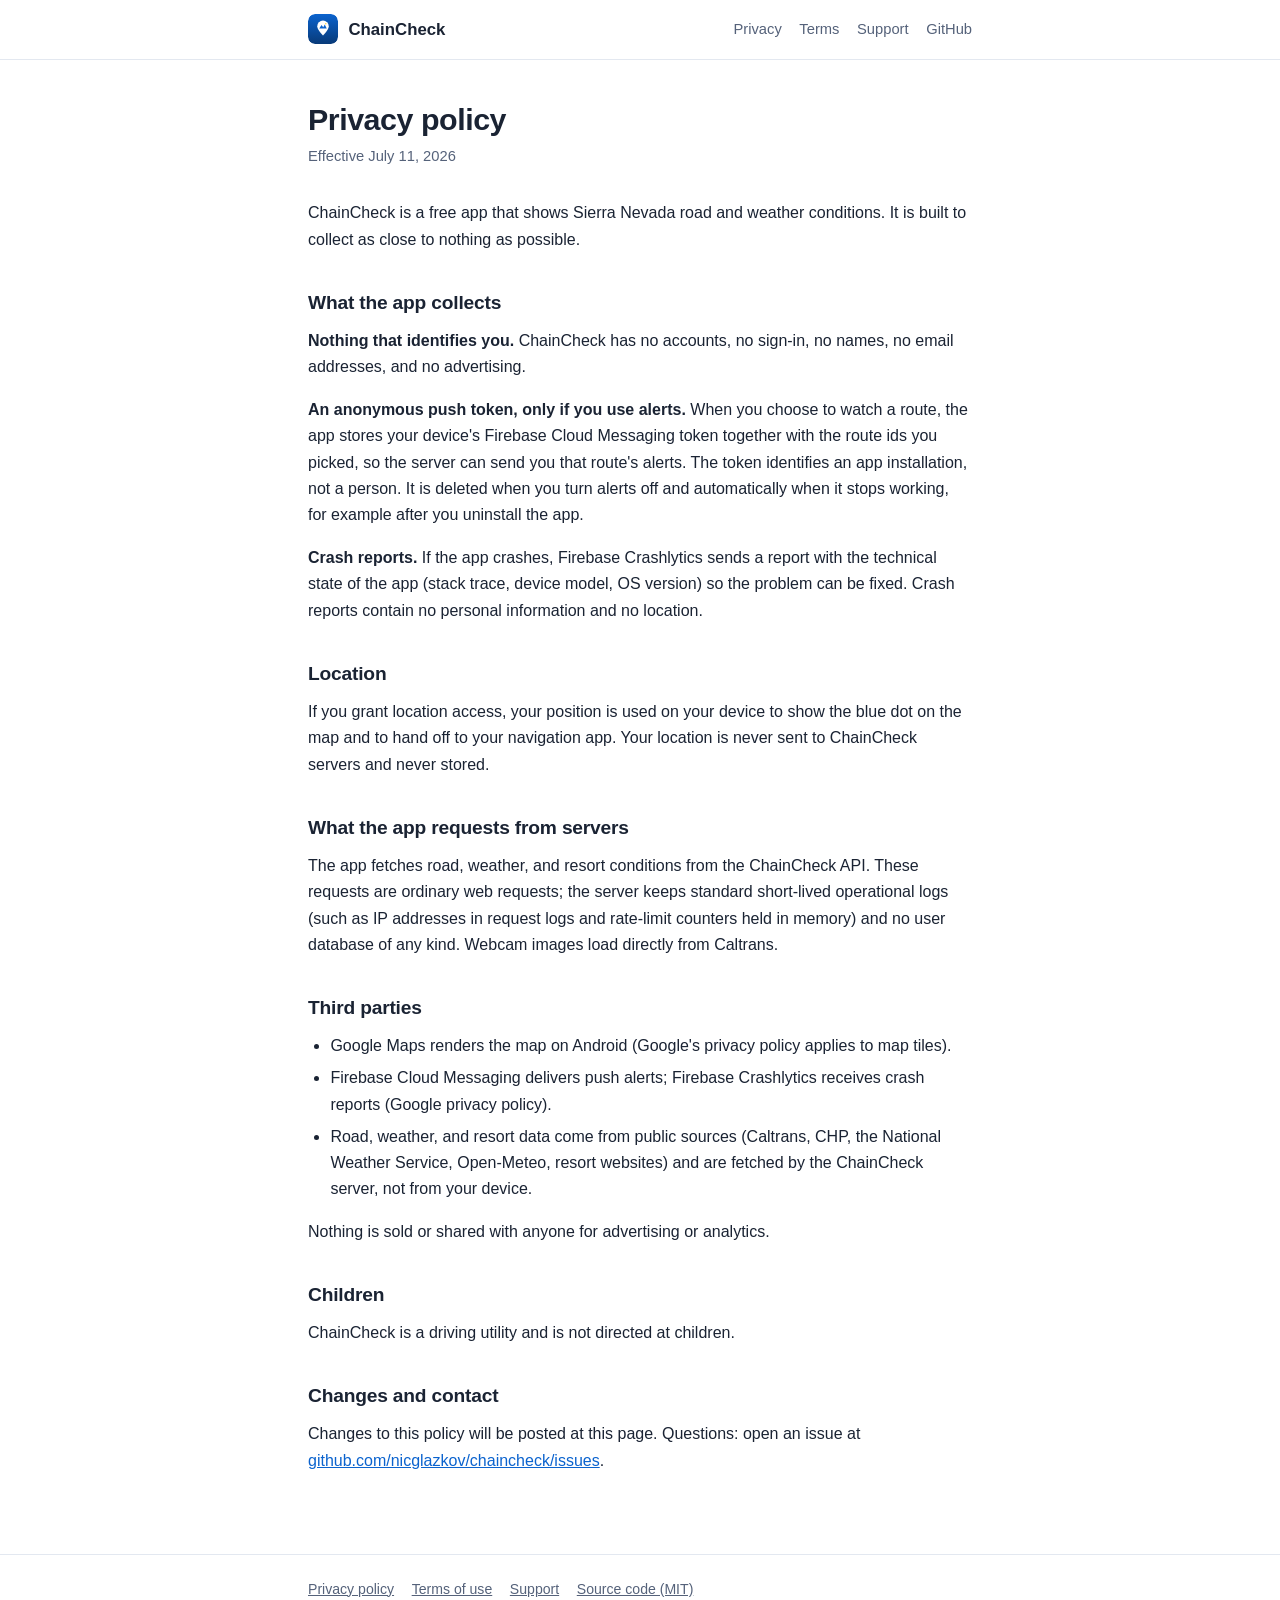
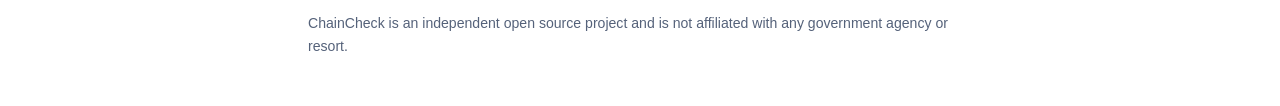
==== site/privacy.html @ bd43d517 "feat(site): GitHub Pages site for legal and support pages A small static site (no frameworks) at htt" ====
<!doctype html>
<html lang="en">
<head>
<meta charset="utf-8">
<meta name="viewport" content="width=device-width, initial-scale=1">
<title>Privacy policy · ChainCheck</title>
<meta name="description" content="ChainCheck privacy policy: no accounts, no tracking, location never leaves your phone.">
<link rel="icon" href="logo.svg" type="image/svg+xml">
<link rel="stylesheet" href="style.css">
</head>
<body>
<header class="site">
  <div class="inner">
    <img src="logo.svg" alt="">
    <a class="name" href="./">ChainCheck</a>
    <nav>
      <a href="privacy.html">Privacy</a>
      <a href="terms.html">Terms</a>
      <a href="support.html">Support</a>
      <a href="https://github.com/nicglazkov/chaincheck">GitHub</a>
    </nav>
  </div>
</header>
<main>
  <h1>Privacy policy</h1>
  <p class="effective">Effective July 11, 2026</p>

  <p>ChainCheck is a free app that shows Sierra Nevada road and weather
  conditions. It is built to collect as close to nothing as possible.</p>

  <h2>What the app collects</h2>
  <p><strong>Nothing that identifies you.</strong> ChainCheck has no accounts,
  no sign-in, no names, no email addresses, and no advertising.</p>
  <p><strong>An anonymous push token, only if you use alerts.</strong> When
  you choose to watch a route, the app stores your device's Firebase Cloud
  Messaging token together with the route ids you picked, so the server can
  send you that route's alerts. The token identifies an app installation, not
  a person. It is deleted when you turn alerts off and automatically when it
  stops working, for example after you uninstall the app.</p>
  <p><strong>Crash reports.</strong> If the app crashes, Firebase Crashlytics
  sends a report with the technical state of the app (stack trace, device
  model, OS version) so the problem can be fixed. Crash reports contain no
  personal information and no location.</p>

  <h2>Location</h2>
  <p>If you grant location access, your position is used on your device to
  show the blue dot on the map and to hand off to your navigation app. Your
  location is never sent to ChainCheck servers and never stored.</p>

  <h2>What the app requests from servers</h2>
  <p>The app fetches road, weather, and resort conditions from the ChainCheck
  API. These requests are ordinary web requests; the server keeps standard
  short-lived operational logs (such as IP addresses in request logs and
  rate-limit counters held in memory) and no user database of any kind.
  Webcam images load directly from Caltrans.</p>

  <h2>Third parties</h2>
  <ul>
    <li>Google Maps renders the map on Android (Google's privacy policy
    applies to map tiles).</li>
    <li>Firebase Cloud Messaging delivers push alerts; Firebase Crashlytics
    receives crash reports (Google privacy policy).</li>
    <li>Road, weather, and resort data come from public sources (Caltrans,
    CHP, the National Weather Service, Open-Meteo, resort websites) and are
    fetched by the ChainCheck server, not from your device.</li>
  </ul>
  <p>Nothing is sold or shared with anyone for advertising or analytics.</p>

  <h2>Children</h2>
  <p>ChainCheck is a driving utility and is not directed at children.</p>

  <h2>Changes and contact</h2>
  <p>Changes to this policy will be posted at this page. Questions: open an
  issue at
  <a href="https://github.com/nicglazkov/chaincheck/issues">github.com/nicglazkov/chaincheck/issues</a>.</p>
</main>
<footer class="site">
  <div class="inner">
    <nav>
      <a href="privacy.html">Privacy policy</a>
      <a href="terms.html">Terms of use</a>
      <a href="support.html">Support</a>
      <a href="https://github.com/nicglazkov/chaincheck">Source code (MIT)</a>
    </nav>
    <p>ChainCheck is an independent open source project and is not affiliated
    with any government agency or resort.</p>
  </div>
</footer>
</body>
</html>
---- site/style.css ----
:root {
  --blue: #0b63ce;
  --blue-deep: #083a78;
  --gold: #ffd43b;
  --bg: #ffffff;
  --bg-raised: #f5f7fa;
  --text: #1a2333;
  --text-soft: #55627a;
  --border: #e3e8f0;
  --link: #0b63ce;
}

@media (prefers-color-scheme: dark) {
  :root {
    --bg: #0e1420;
    --bg-raised: #171f2e;
    --text: #e8edf5;
    --text-soft: #9aa7bd;
    --border: #263145;
    --link: #6db1ff;
  }
}

* {
  box-sizing: border-box;
  margin: 0;
}

body {
  font-family: -apple-system, BlinkMacSystemFont, "Segoe UI", Roboto,
    "Helvetica Neue", Arial, sans-serif;
  background: var(--bg);
  color: var(--text);
  line-height: 1.65;
  -webkit-font-smoothing: antialiased;
}

header.site {
  border-bottom: 1px solid var(--border);
}

header.site .inner {
  max-width: 44rem;
  margin: 0 auto;
  padding: 0.9rem 1.25rem;
  display: flex;
  align-items: center;
  gap: 0.65rem;
}

header.site img {
  width: 30px;
  height: 30px;
  border-radius: 7px;
}

header.site .name {
  font-weight: 700;
  font-size: 1.05rem;
  color: var(--text);
  text-decoration: none;
}

header.site nav {
  margin-left: auto;
  display: flex;
  gap: 1.1rem;
}

header.site nav a {
  color: var(--text-soft);
  text-decoration: none;
  font-size: 0.92rem;
}

header.site nav a:hover {
  color: var(--link);
}

main {
  max-width: 44rem;
  margin: 0 auto;
  padding: 2.5rem 1.25rem 4rem;
}

h1 {
  font-size: 1.9rem;
  line-height: 1.25;
  letter-spacing: -0.015em;
  margin-bottom: 0.4rem;
}

.effective {
  color: var(--text-soft);
  font-size: 0.92rem;
  margin-bottom: 2rem;
}

h2 {
  font-size: 1.2rem;
  margin: 2.1rem 0 0.6rem;
  letter-spacing: -0.01em;
}

p,
ul,
ol {
  margin-bottom: 1rem;
}

ul,
ol {
  padding-left: 1.4rem;
}

li {
  margin-bottom: 0.35rem;
}

a {
  color: var(--link);
}

strong {
  font-weight: 650;
}

.callout {
  background: var(--bg-raised);
  border: 1px solid var(--border);
  border-left: 4px solid var(--gold);
  border-radius: 10px;
  padding: 0.9rem 1.1rem;
  margin: 1.4rem 0;
}

/* Landing page */

.hero {
  text-align: center;
  padding: 1.5rem 0 0.5rem;
}

.hero img.mark {
  width: 84px;
  height: 84px;
  border-radius: 20px;
}

.hero h1 {
  margin-top: 1rem;
  font-size: 2.2rem;
}

.hero .tagline {
  color: var(--text-soft);
  font-size: 1.1rem;
  max-width: 34rem;
  margin: 0.4rem auto 1.6rem;
}

.buttons {
  display: flex;
  gap: 0.8rem;
  justify-content: center;
  flex-wrap: wrap;
  margin-bottom: 0.75rem;
}

.btn {
  display: inline-block;
  padding: 0.72rem 1.35rem;
  border-radius: 10px;
  font-weight: 650;
  font-size: 0.98rem;
  text-decoration: none;
  border: 1px solid transparent;
}

.btn.primary {
  background: var(--blue);
  color: #fff;
}

.btn.primary:hover {
  background: var(--blue-deep);
}

.btn.secondary {
  background: var(--bg-raised);
  color: var(--text);
  border-color: var(--border);
}

.btn.secondary:hover {
  border-color: var(--blue);
}

.store-note {
  color: var(--text-soft);
  font-size: 0.88rem;
  text-align: center;
  margin-bottom: 2.5rem;
}

.features {
  display: grid;
  grid-template-columns: repeat(auto-fit, minmax(15rem, 1fr));
  gap: 0.9rem;
  padding: 0;
  margin: 1.2rem 0 0;
  list-style: none;
}

.features li {
  background: var(--bg-raised);
  border: 1px solid var(--border);
  border-radius: 12px;
  padding: 0.95rem 1.05rem;
  margin: 0;
  font-size: 0.95rem;
}

.features b {
  display: block;
  margin-bottom: 0.15rem;
}

footer.site {
  border-top: 1px solid var(--border);
  color: var(--text-soft);
  font-size: 0.88rem;
}

footer.site .inner {
  max-width: 44rem;
  margin: 0 auto;
  padding: 1.4rem 1.25rem 2rem;
}

footer.site nav {
  display: flex;
  gap: 1.1rem;
  flex-wrap: wrap;
  margin-bottom: 0.7rem;
}

footer.site a {
  color: var(--text-soft);
}

footer.site a:hover {
  color: var(--link);
}
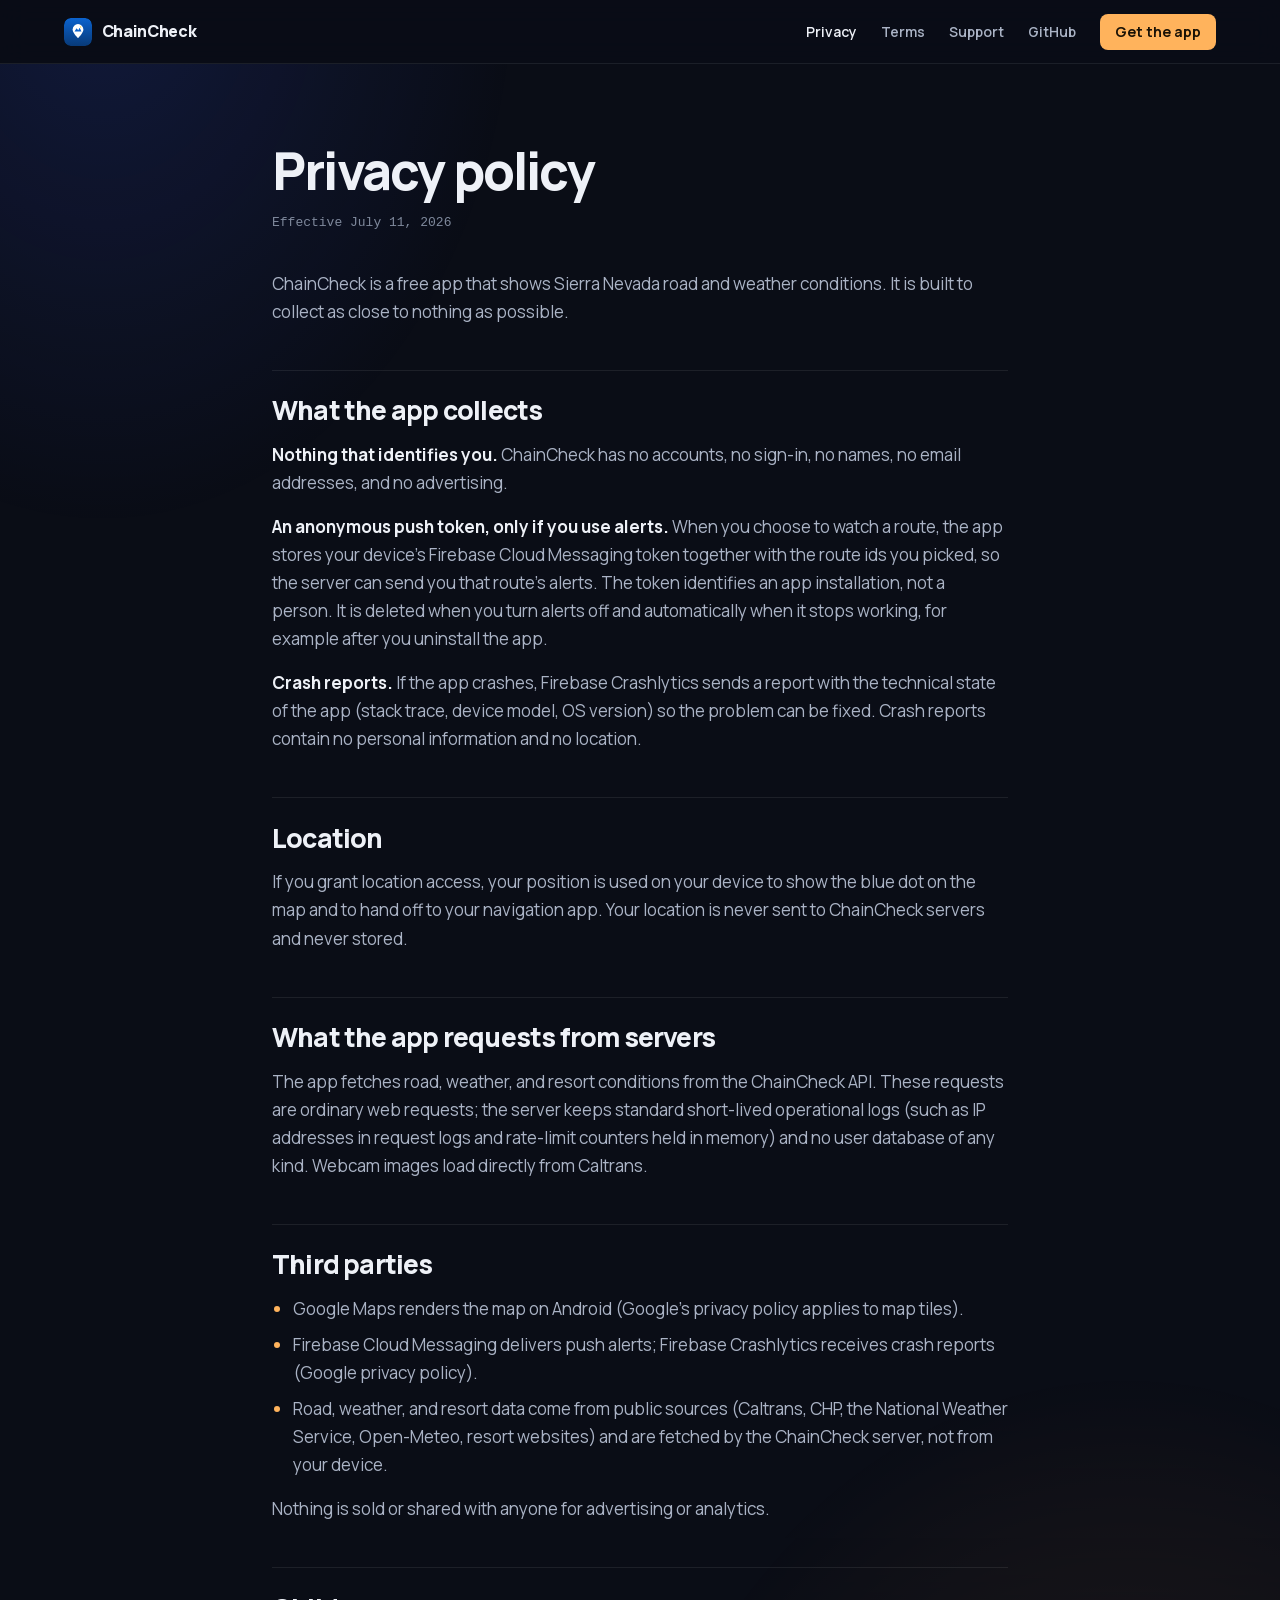
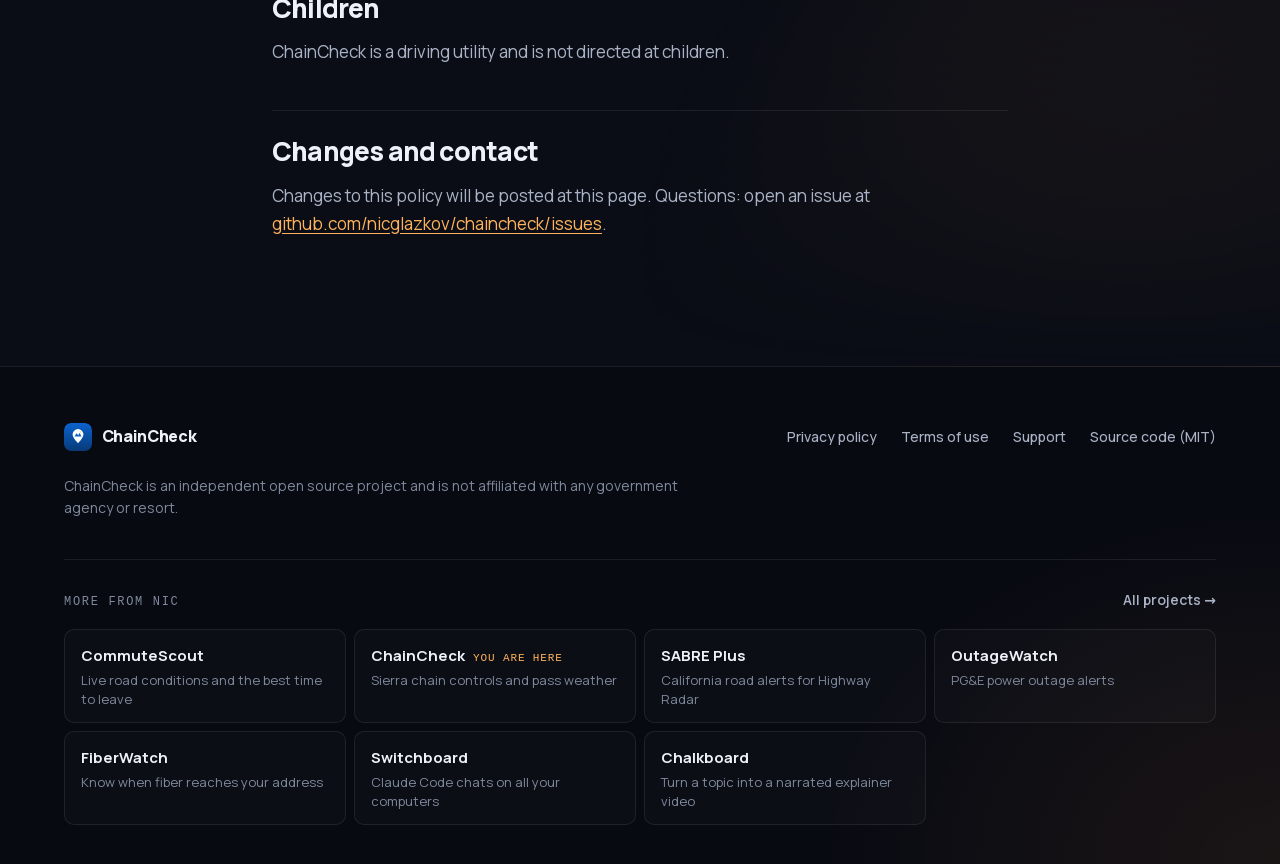
==== commit 8993c349: "Redesign the Pages site in the Night Drive skin Restyle site/ (landing, privacy, terms, support) to " ====
--- a/site/privacy.html
+++ b/site/privacy.html
@@ -6,84 +6,107 @@
 <title>Privacy policy · ChainCheck</title>
 <meta name="description" content="ChainCheck privacy policy: no accounts, no tracking, location never leaves your phone.">
 <link rel="icon" href="logo.svg" type="image/svg+xml">
+<meta name="theme-color" content="#0a0d16">
+<meta name="color-scheme" content="dark">
+<link rel="preload" href="fonts/manrope-latin.woff2" as="font" type="font/woff2" crossorigin>
 <link rel="stylesheet" href="style.css">
 </head>
 <body>
-<header class="site">
-  <div class="inner">
-    <img src="logo.svg" alt="">
-    <a class="name" href="./">ChainCheck</a>
-    <nav>
-      <a href="privacy.html">Privacy</a>
-      <a href="terms.html">Terms</a>
-      <a href="support.html">Support</a>
-      <a href="https://github.com/nicglazkov/chaincheck">GitHub</a>
+<header class="nd-nav">
+  <div class="nd-wrap nd-nav__in">
+    <a class="nd-brand" href="./"><img src="logo.svg" alt="" width="28" height="28">ChainCheck</a>
+    <nav class="nd-links" aria-label="Primary">
+      <a class="nd-hide" href="privacy.html" aria-current="page">Privacy</a>
+      <a class="nd-hide" href="terms.html">Terms</a>
+      <a class="nd-hide" href="support.html">Support</a>
+      <a class="nd-hide" href="https://github.com/nicglazkov/chaincheck">GitHub</a>
+      <a class="nd-btn nd-btn--sm" href="./#get">Get the app</a>
     </nav>
   </div>
 </header>
-<main>
-  <h1>Privacy policy</h1>
-  <p class="effective">Effective July 11, 2026</p>
+<main class="doc nd-hero">
+  <div class="nd-wrap">
+    <h1>Privacy policy</h1>
+    <p class="effective">Effective July 11, 2026</p>
 
-  <p>ChainCheck is a free app that shows Sierra Nevada road and weather
-  conditions. It is built to collect as close to nothing as possible.</p>
+    <p>ChainCheck is a free app that shows Sierra Nevada road and weather
+    conditions. It is built to collect as close to nothing as possible.</p>
 
-  <h2>What the app collects</h2>
-  <p><strong>Nothing that identifies you.</strong> ChainCheck has no accounts,
-  no sign-in, no names, no email addresses, and no advertising.</p>
-  <p><strong>An anonymous push token, only if you use alerts.</strong> When
-  you choose to watch a route, the app stores your device's Firebase Cloud
-  Messaging token together with the route ids you picked, so the server can
-  send you that route's alerts. The token identifies an app installation, not
-  a person. It is deleted when you turn alerts off and automatically when it
-  stops working, for example after you uninstall the app.</p>
-  <p><strong>Crash reports.</strong> If the app crashes, Firebase Crashlytics
-  sends a report with the technical state of the app (stack trace, device
-  model, OS version) so the problem can be fixed. Crash reports contain no
-  personal information and no location.</p>
+    <h2>What the app collects</h2>
+    <p><strong>Nothing that identifies you.</strong> ChainCheck has no accounts,
+    no sign-in, no names, no email addresses, and no advertising.</p>
+    <p><strong>An anonymous push token, only if you use alerts.</strong> When
+    you choose to watch a route, the app stores your device's Firebase Cloud
+    Messaging token together with the route ids you picked, so the server can
+    send you that route's alerts. The token identifies an app installation, not
+    a person. It is deleted when you turn alerts off and automatically when it
+    stops working, for example after you uninstall the app.</p>
+    <p><strong>Crash reports.</strong> If the app crashes, Firebase Crashlytics
+    sends a report with the technical state of the app (stack trace, device
+    model, OS version) so the problem can be fixed. Crash reports contain no
+    personal information and no location.</p>
 
-  <h2>Location</h2>
-  <p>If you grant location access, your position is used on your device to
-  show the blue dot on the map and to hand off to your navigation app. Your
-  location is never sent to ChainCheck servers and never stored.</p>
+    <h2>Location</h2>
+    <p>If you grant location access, your position is used on your device to
+    show the blue dot on the map and to hand off to your navigation app. Your
+    location is never sent to ChainCheck servers and never stored.</p>
 
-  <h2>What the app requests from servers</h2>
-  <p>The app fetches road, weather, and resort conditions from the ChainCheck
-  API. These requests are ordinary web requests; the server keeps standard
-  short-lived operational logs (such as IP addresses in request logs and
-  rate-limit counters held in memory) and no user database of any kind.
-  Webcam images load directly from Caltrans.</p>
+    <h2>What the app requests from servers</h2>
+    <p>The app fetches road, weather, and resort conditions from the ChainCheck
+    API. These requests are ordinary web requests; the server keeps standard
+    short-lived operational logs (such as IP addresses in request logs and
+    rate-limit counters held in memory) and no user database of any kind.
+    Webcam images load directly from Caltrans.</p>
 
-  <h2>Third parties</h2>
-  <ul>
-    <li>Google Maps renders the map on Android (Google's privacy policy
-    applies to map tiles).</li>
-    <li>Firebase Cloud Messaging delivers push alerts; Firebase Crashlytics
-    receives crash reports (Google privacy policy).</li>
-    <li>Road, weather, and resort data come from public sources (Caltrans,
-    CHP, the National Weather Service, Open-Meteo, resort websites) and are
-    fetched by the ChainCheck server, not from your device.</li>
-  </ul>
-  <p>Nothing is sold or shared with anyone for advertising or analytics.</p>
+    <h2>Third parties</h2>
+    <ul>
+      <li>Google Maps renders the map on Android (Google's privacy policy
+      applies to map tiles).</li>
+      <li>Firebase Cloud Messaging delivers push alerts; Firebase Crashlytics
+      receives crash reports (Google privacy policy).</li>
+      <li>Road, weather, and resort data come from public sources (Caltrans,
+      CHP, the National Weather Service, Open-Meteo, resort websites) and are
+      fetched by the ChainCheck server, not from your device.</li>
+    </ul>
+    <p>Nothing is sold or shared with anyone for advertising or analytics.</p>
 
-  <h2>Children</h2>
-  <p>ChainCheck is a driving utility and is not directed at children.</p>
+    <h2>Children</h2>
+    <p>ChainCheck is a driving utility and is not directed at children.</p>
 
-  <h2>Changes and contact</h2>
-  <p>Changes to this policy will be posted at this page. Questions: open an
-  issue at
-  <a href="https://github.com/nicglazkov/chaincheck/issues">github.com/nicglazkov/chaincheck/issues</a>.</p>
+    <h2>Changes and contact</h2>
+    <p>Changes to this policy will be posted at this page. Questions: open an
+    issue at
+    <a href="https://github.com/nicglazkov/chaincheck/issues">github.com/nicglazkov/chaincheck/issues</a>.</p>
+  </div>
 </main>
-<footer class="site">
-  <div class="inner">
-    <nav>
-      <a href="privacy.html">Privacy policy</a>
-      <a href="terms.html">Terms of use</a>
-      <a href="support.html">Support</a>
-      <a href="https://github.com/nicglazkov/chaincheck">Source code (MIT)</a>
-    </nav>
-    <p>ChainCheck is an independent open source project and is not affiliated
+<footer class="nd-foot">
+  <div class="nd-wrap">
+    <div class="nd-foot__top">
+      <a class="nd-brand" href="./"><img src="logo.svg" alt="" width="28" height="28">ChainCheck</a>
+      <nav class="nd-foot__links" aria-label="Project">
+        <a href="privacy.html">Privacy policy</a>
+        <a href="terms.html">Terms of use</a>
+        <a href="support.html">Support</a>
+        <a href="https://github.com/nicglazkov/chaincheck">Source code (MIT)</a>
+      </nav>
+    </div>
+    <p class="nd-foot__note">ChainCheck is an independent open source project and is not affiliated
     with any government agency or resort.</p>
+    <div class="nd-more">
+      <div class="nd-more__head">
+        <p class="nd-eyebrow">More from Nic</p>
+        <a class="nd-more__all" href="https://nicglazkov.github.io/">All projects &rarr;</a>
+      </div>
+      <ul>
+        <li><a class="nd-more__item" href="https://commutescout.com"><b>CommuteScout</b><span>Live road conditions and the best time to leave</span></a></li>
+        <li><a class="nd-more__item" href="./" aria-current="page"><b>ChainCheck</b><span>Sierra chain controls and pass weather</span></a></li>
+        <li><a class="nd-more__item" href="https://nicglazkov.github.io/highway-radar-sabre-plus/"><b>SABRE Plus</b><span>California road alerts for Highway Radar</span></a></li>
+        <li><a class="nd-more__item" href="https://nicglazkov.github.io/outagewatch/"><b>OutageWatch</b><span>PG&amp;E power outage alerts</span></a></li>
+        <li><a class="nd-more__item" href="https://getfiberwatch.com"><b>FiberWatch</b><span>Know when fiber reaches your address</span></a></li>
+        <li><a class="nd-more__item" href="https://nicglazkov.github.io/switchboard/"><b>Switchboard</b><span>Claude Code chats on all your computers</span></a></li>
+        <li><a class="nd-more__item" href="https://chalkboard.studio"><b>Chalkboard</b><span>Turn a topic into a narrated explainer video</span></a></li>
+      </ul>
+    </div>
   </div>
 </footer>
 </body>
--- a/site/style.css
+++ b/site/style.css
@@ -1,254 +1,282 @@
+/* ==========================================================================
+   Night Drive skin + shared site skeleton (nav, type scale, footer with the
+   "More from Nic" strip). Shared by SABRE Plus, ChainCheck and Brake Bedding.
+   Keep the skeleton block identical across sites; put page styles after it.
+
+   Manrope is self-hosted (latin subset, variable 400-800), SIL Open Font
+   License 1.1, so the page makes no third-party font requests.
+   ========================================================================== */
+@font-face {
+  font-family: "Manrope";
+  font-style: normal;
+  font-weight: 400 800;
+  font-display: swap;
+  src: url("fonts/manrope-latin.woff2") format("woff2");
+  unicode-range: U+0000-00FF, U+0131, U+0152-0153, U+02BB-02BC, U+02C6, U+02DA,
+    U+02DC, U+0304, U+0308, U+0329, U+2000-206F, U+20AC, U+2122, U+2191, U+2193,
+    U+2212, U+2215, U+FEFF, U+FFFD;
+}
+
 :root {
-  --blue: #0b63ce;
-  --blue-deep: #083a78;
-  --gold: #ffd43b;
-  --bg: #ffffff;
-  --bg-raised: #f5f7fa;
-  --text: #1a2333;
-  --text-soft: #55627a;
-  --border: #e3e8f0;
-  --link: #0b63ce;
-}
-
-@media (prefers-color-scheme: dark) {
-  :root {
-    --bg: #0e1420;
-    --bg-raised: #171f2e;
-    --text: #e8edf5;
-    --text-soft: #9aa7bd;
-    --border: #263145;
-    --link: #6db1ff;
-  }
-}
-
-* {
-  box-sizing: border-box;
+  color-scheme: dark;
+  /* Night Drive */
+  --nd-bg: #0a0d16;          /* blue-black road at night */
+  --nd-bg-2: #0f1320;        /* raised panel */
+  --nd-bg-3: #151a2a;        /* panel hover / inset */
+  --nd-line: rgba(255, 255, 255, 0.08);
+  --nd-line-2: rgba(255, 255, 255, 0.14);
+  --nd-fg: #eef1f7;
+  --nd-mut: #aab3c5;
+  --nd-dim: #7f899c;
+  --nd-amber: #ffb35c;       /* headlight */
+  --nd-amber-ink: #1a1206;
+  --nd-amber-soft: rgba(255, 179, 92, 0.12);
+  --nd-blue: #3a5cff;        /* the cool sky glow, decorative only */
+
+  /* Skeleton: type scale */
+  --nd-sans: "Manrope", ui-sans-serif, system-ui, -apple-system, "Segoe UI", Roboto, sans-serif;
+  --nd-mono: ui-monospace, SFMono-Regular, "SF Mono", Menlo, "Cascadia Mono", Consolas, monospace;
+  --nd-t-h1: clamp(2.4rem, 1.25rem + 4.4vw, 4.4rem);
+  --nd-t-h2: clamp(1.7rem, 1.2rem + 1.9vw, 2.6rem);
+  --nd-t-h3: 1.125rem;
+  --nd-t-lede: clamp(1.0625rem, 1rem + 0.35vw, 1.25rem);
+  --nd-t-body: 1.0625rem;
+  --nd-t-small: 0.875rem;
+  --nd-t-label: 0.75rem;
+
+  /* Skeleton: layout */
+  --nd-max: 72rem;           /* 1152px */
+  --nd-gutter: clamp(1rem, 4vw, 2rem);
+  --nd-nav-h: 64px;
+  --nd-gap: clamp(4.5rem, 10vw, 8rem);
+  --nd-radius: 12px;
+  --nd-ease: cubic-bezier(0.22, 1, 0.36, 1);
+}
+
+*, *::before, *::after { box-sizing: border-box; }
+html { -webkit-text-size-adjust: 100%; scroll-padding-top: calc(var(--nd-nav-h) + 16px); }
+body {
   margin: 0;
-}
-
-body {
-  font-family: -apple-system, BlinkMacSystemFont, "Segoe UI", Roboto,
-    "Helvetica Neue", Arial, sans-serif;
-  background: var(--bg);
-  color: var(--text);
+  background: var(--nd-bg);
+  color: var(--nd-fg);
+  font-family: var(--nd-sans);
+  font-size: var(--nd-t-body);
   line-height: 1.65;
   -webkit-font-smoothing: antialiased;
-}
-
-header.site {
-  border-bottom: 1px solid var(--border);
-}
-
-header.site .inner {
-  max-width: 44rem;
-  margin: 0 auto;
-  padding: 0.9rem 1.25rem;
-  display: flex;
-  align-items: center;
-  gap: 0.65rem;
-}
-
-header.site img {
-  width: 30px;
-  height: 30px;
-  border-radius: 7px;
-}
-
-header.site .name {
-  font-weight: 700;
-  font-size: 1.05rem;
-  color: var(--text);
-  text-decoration: none;
-}
-
-header.site nav {
-  margin-left: auto;
-  display: flex;
-  gap: 1.1rem;
-}
-
-header.site nav a {
-  color: var(--text-soft);
-  text-decoration: none;
-  font-size: 0.92rem;
-}
-
-header.site nav a:hover {
-  color: var(--link);
-}
-
-main {
-  max-width: 44rem;
-  margin: 0 auto;
-  padding: 2.5rem 1.25rem 4rem;
-}
-
-h1 {
-  font-size: 1.9rem;
-  line-height: 1.25;
-  letter-spacing: -0.015em;
-  margin-bottom: 0.4rem;
-}
-
-.effective {
-  color: var(--text-soft);
-  font-size: 0.92rem;
-  margin-bottom: 2rem;
-}
-
-h2 {
-  font-size: 1.2rem;
-  margin: 2.1rem 0 0.6rem;
-  letter-spacing: -0.01em;
-}
-
-p,
-ul,
-ol {
-  margin-bottom: 1rem;
-}
-
-ul,
-ol {
-  padding-left: 1.4rem;
-}
-
-li {
-  margin-bottom: 0.35rem;
-}
-
-a {
-  color: var(--link);
-}
-
-strong {
-  font-weight: 650;
-}
-
+  text-rendering: optimizeLegibility;
+  overflow-x: hidden;
+}
+img { max-width: 100%; height: auto; display: block; }
+a { color: inherit; }
+:where(a, button, summary):focus-visible {
+  outline: 2px solid var(--nd-amber);
+  outline-offset: 3px;
+  border-radius: 4px;
+}
+::selection { background: var(--nd-amber); color: var(--nd-amber-ink); }
+
+.nd-wrap { width: min(100% - 2 * var(--nd-gutter), var(--nd-max)); margin-inline: auto; }
+
+h1, h2, h3 { margin: 0; color: var(--nd-fg); text-wrap: balance; }
+h1 { font-size: var(--nd-t-h1); line-height: 1.02; font-weight: 800; letter-spacing: -0.035em; }
+h2 { font-size: var(--nd-t-h2); line-height: 1.08; font-weight: 800; letter-spacing: -0.03em; }
+h3 { font-size: var(--nd-t-h3); line-height: 1.3; font-weight: 700; letter-spacing: -0.01em; }
+h1 em, h2 em { font-style: normal; color: var(--nd-amber); }
+p { margin: 0; }
+
+.nd-eyebrow {
+  font-family: var(--nd-mono);
+  font-size: var(--nd-t-label);
+  letter-spacing: 0.14em;
+  text-transform: uppercase;
+  color: var(--nd-amber);
+  margin: 0 0 0.9rem;
+}
+.nd-lede { font-size: var(--nd-t-lede); color: var(--nd-mut); max-width: 46ch; }
+
+/* ---- Buttons ------------------------------------------------------------ */
+.nd-btn {
+  display: inline-flex; align-items: center; justify-content: center; gap: 0.5rem;
+  min-height: 48px; padding: 0 1.25rem;
+  border-radius: 10px; border: 1px solid transparent;
+  background: var(--nd-amber); color: var(--nd-amber-ink);
+  font: 700 0.9375rem/1 var(--nd-sans); letter-spacing: -0.005em;
+  text-decoration: none; white-space: nowrap;
+  box-shadow: 0 12px 32px -14px rgba(255, 179, 92, 0.65);
+  transition: transform 0.25s var(--nd-ease), box-shadow 0.25s var(--nd-ease), background 0.2s, border-color 0.2s;
+}
+.nd-btn:hover { transform: translateY(-1px); box-shadow: 0 16px 40px -12px rgba(255, 179, 92, 0.8); }
+.nd-btn--ghost {
+  background: rgba(255, 255, 255, 0.06); color: var(--nd-fg);
+  border-color: var(--nd-line-2); box-shadow: none;
+}
+.nd-btn--ghost:hover { background: rgba(255, 255, 255, 0.1); border-color: rgba(255, 255, 255, 0.28); box-shadow: none; }
+.nd-btn--sm { min-height: 36px; padding: 0 0.9rem; font-size: 0.875rem; border-radius: 8px; box-shadow: none; }
+.nd-btn svg { width: 18px; height: 18px; flex: none; }
+.nd-actions { display: flex; flex-wrap: wrap; gap: 0.75rem; }
+@media (max-width: 30rem) { .nd-actions .nd-btn:not(.nd-btn--sm) { flex: 1 1 100%; white-space: normal; text-align: center; } }
+
+/* ---- Nav (skeleton) ----------------------------------------------------- */
+.nd-nav {
+  position: sticky; top: 0; z-index: 50;
+  height: var(--nd-nav-h);
+  background: rgba(10, 13, 22, 0.78);
+  -webkit-backdrop-filter: saturate(140%) blur(14px);
+  backdrop-filter: saturate(140%) blur(14px);
+  border-bottom: 1px solid var(--nd-line);
+}
+.nd-nav__in { height: 100%; display: flex; align-items: center; gap: 1rem; }
+.nd-brand {
+  display: inline-flex; align-items: center; gap: 0.6rem;
+  font-weight: 800; font-size: 1rem; letter-spacing: -0.02em;
+  text-decoration: none; color: var(--nd-fg); white-space: nowrap;
+}
+.nd-brand img, .nd-brand svg { width: 28px; height: 28px; border-radius: 7px; }
+.nd-links { margin-left: auto; display: flex; align-items: center; gap: 1.5rem; }
+.nd-links a:not(.nd-btn) {
+  font-size: var(--nd-t-small); font-weight: 600; color: var(--nd-mut);
+  text-decoration: none; transition: color 0.2s;
+}
+.nd-links a:not(.nd-btn):hover, .nd-links a[aria-current="page"] { color: var(--nd-fg); }
+@media (max-width: 40rem) { .nd-links .nd-hide { display: none; } .nd-links { gap: 1rem; } }
+
+/* ---- Section rhythm ----------------------------------------------------- */
+.nd-section { padding-block: var(--nd-gap); border-top: 1px solid var(--nd-line); }
+.nd-section__head { max-width: 40rem; margin-bottom: clamp(2rem, 5vw, 3.25rem); }
+.nd-section__head > p:not(.nd-eyebrow) { color: var(--nd-mut); margin-top: 1rem; max-width: 60ch; }
+
+/* The headlight glow and lane streak behind every hero. */
+.nd-hero { position: relative; isolation: isolate; overflow: hidden; }
+.nd-hero::before {
+  content: ""; position: absolute; inset: 0; z-index: -2; pointer-events: none;
+  background:
+    radial-gradient(70% 60% at 88% 105%, rgba(255, 154, 60, 0.30), transparent 60%),
+    radial-gradient(50% 45% at 8% -5%, rgba(58, 92, 255, 0.16), transparent 65%);
+  -webkit-mask: linear-gradient(#000 55%, transparent);
+  mask: linear-gradient(#000 55%, transparent);
+}
+.nd-streak {
+  position: absolute; left: 0; right: 0; bottom: 0; height: 120px; z-index: -1; pointer-events: none;
+  background: repeating-linear-gradient(100deg, transparent 0 46px, rgba(255, 179, 92, 0.13) 46px 48px);
+  -webkit-mask: linear-gradient(transparent, #000 55%, transparent);
+  mask: linear-gradient(transparent, #000 55%, transparent);
+}
+
+/* ---- Footer (skeleton) -------------------------------------------------- */
+.nd-foot {
+  position: relative; overflow: hidden;
+  border-top: 1px solid var(--nd-line);
+  padding: 3.5rem 0 2.5rem;
+  background: radial-gradient(60% 120% at 100% 100%, rgba(255, 154, 60, 0.08), transparent 60%), #080a12;
+  font-size: var(--nd-t-small); color: var(--nd-mut);
+}
+.nd-foot__top { display: flex; flex-wrap: wrap; align-items: center; justify-content: space-between; gap: 1.25rem 2rem; }
+.nd-foot__links { display: flex; flex-wrap: wrap; gap: 0.6rem 1.5rem; }
+.nd-foot__links a { color: var(--nd-mut); text-decoration: none; font-weight: 500; }
+.nd-foot__links a:hover { color: var(--nd-fg); text-decoration: underline; text-underline-offset: 3px; }
+.nd-foot__note { margin-top: 1.5rem; max-width: 72ch; color: var(--nd-dim); line-height: 1.6; }
+
+.nd-more { margin-top: 2.5rem; padding-top: 1.75rem; border-top: 1px solid var(--nd-line); }
+.nd-more__head { display: flex; justify-content: space-between; align-items: baseline; gap: 1rem; margin-bottom: 1rem; }
+.nd-more__head .nd-eyebrow { margin: 0; color: var(--nd-dim); }
+.nd-more__all { color: var(--nd-mut); font-weight: 600; text-decoration: none; white-space: nowrap; }
+.nd-more__all:hover { color: var(--nd-amber); }
+.nd-more ul {
+  list-style: none; margin: 0; padding: 0;
+  display: grid; grid-template-columns: repeat(auto-fill, minmax(12.5rem, 1fr)); gap: 0.5rem;
+}
+.nd-more a.nd-more__item {
+  display: block; height: 100%; padding: 0.85rem 1rem; text-decoration: none;
+  background: rgba(255, 255, 255, 0.02); border: 1px solid var(--nd-line); border-radius: 10px;
+  transition: background 0.2s, border-color 0.2s;
+}
+.nd-more a.nd-more__item:hover { background: var(--nd-bg-3); border-color: var(--nd-line-2); }
+.nd-more__item b { display: block; color: var(--nd-fg); font-weight: 700; font-size: 0.9375rem; }
+.nd-more__item span { display: block; color: var(--nd-dim); font-size: 0.8125rem; line-height: 1.45; margin-top: 0.15rem; }
+.nd-more a.nd-more__item[aria-current="page"] b::after {
+  content: "You are here"; margin-left: 0.5rem; font: 500 0.6875rem var(--nd-mono);
+  letter-spacing: 0.08em; text-transform: uppercase; color: var(--nd-amber);
+}
+@media (min-width: 64rem) { .nd-more ul { grid-template-columns: repeat(4, minmax(0, 1fr)); } }
+.nd-foot__base { margin-top: 2rem; display: flex; flex-wrap: wrap; justify-content: space-between; gap: 0.5rem 1.5rem; color: var(--nd-dim); font-size: 0.8125rem; }
+
+@media (prefers-reduced-motion: reduce) {
+  *, *::before, *::after { transition: none !important; animation: none !important; scroll-behavior: auto !important; }
+}
+/* ==== end of shared skeleton ============================================ */
+
+/* ==========================================================================
+   ChainCheck page styles
+   ========================================================================== */
+:root { --r0: #4ade80; --r1: #ffb35c; --r2: #ff8a3d; --r3: #ff5a5a; }
+
+.hero { padding: clamp(3rem, 8vw, 6rem) 0 clamp(4rem, 9vw, 6.5rem); }
+.hero__grid { display: grid; grid-template-columns: minmax(0, 1.1fr) minmax(0, 0.9fr); gap: clamp(2.5rem, 6vw, 5rem); align-items: center; }
+.hero__mark { width: 64px; height: 64px; border-radius: 16px; margin-bottom: 1.5rem; box-shadow: 0 16px 40px -16px rgba(11, 99, 206, 0.8); }
+.hero h1 { font-size: clamp(3rem, 1.6rem + 6vw, 5.75rem); line-height: 0.98; }
+.hero .tagline { margin-top: 1.25rem; font-size: clamp(1.15rem, 1rem + 0.7vw, 1.5rem); line-height: 1.45; color: var(--nd-fg); max-width: 30ch; font-weight: 500; letter-spacing: -0.01em; }
+.hero .nd-actions { margin-top: 2rem; }
+.hero .store-note { margin-top: 1rem; font-family: var(--nd-mono); font-size: 0.8125rem; color: var(--nd-dim); }
+.levels { display: flex; flex-wrap: wrap; gap: 0.5rem; margin-top: 2.25rem; padding: 0; list-style: none; }
+.levels li { font-family: var(--nd-mono); font-size: 0.75rem; font-weight: 700; letter-spacing: 0.08em; padding: 0.35rem 0.65rem; border-radius: 6px; border: 1px solid currentColor; }
+.levels .r0 { color: var(--r0); } .levels .r1 { color: var(--r1); } .levels .r2 { color: var(--r2); } .levels .r3 { color: var(--r3); } .levels .rc { color: var(--nd-mut); }
+
+/* Phones: home screen in front, the map tilted behind it */
+.phones { position: relative; height: clamp(30rem, 48vw, 37rem); }
+.phone {
+  position: absolute; width: clamp(14rem, 21vw, 17rem); border-radius: 30px; overflow: hidden;
+  border: 1px solid var(--nd-line-2); background: #0d1018;
+  box-shadow: 0 0 0 7px #0d1018, 0 0 0 8px #262b36, 0 50px 90px -30px rgba(0, 0, 0, 0.95);
+}
+.phone img { width: 100%; }
+.phone--front { right: 34%; top: 0; z-index: 2; }
+.phone--back { right: 2%; top: 3.5rem; transform: rotate(5deg); opacity: 0.88; }
+@media (max-width: 56rem) {
+  .hero__grid { grid-template-columns: 1fr; }
+  .phones { height: auto; display: flex; justify-content: center; gap: 1rem; padding-top: 0.5rem; }
+  .phone { position: relative; inset: auto; width: min(46%, 15rem); transform: none; opacity: 1; }
+  .phone--back { margin-top: 2rem; }
+}
+
+/* Features: an indexed two-column list, not cards */
+.features { list-style: none; padding: 0; margin: 0; counter-reset: f; display: grid; grid-template-columns: repeat(2, minmax(0, 1fr)); column-gap: clamp(2rem, 5vw, 4rem); }
+.features li { counter-increment: f; position: relative; padding: 1.4rem 0 1.4rem 2.75rem; border-top: 1px solid var(--nd-line); color: var(--nd-mut); font-size: 0.9375rem; }
+.features li::before { content: counter(f, decimal-leading-zero); position: absolute; left: 0; top: 1.62rem; font-family: var(--nd-mono); font-size: 0.8125rem; color: var(--nd-amber); }
+.features b { display: block; color: var(--nd-fg); font-size: 1.0625rem; margin-bottom: 0.3rem; letter-spacing: -0.01em; }
+@media (max-width: 44rem) { .features { grid-template-columns: 1fr; } }
+
+/* The safety notice: deliberately the loudest block on the page */
 .callout {
-  background: var(--bg-raised);
-  border: 1px solid var(--border);
-  border-left: 4px solid var(--gold);
-  border-radius: 10px;
-  padding: 0.9rem 1.1rem;
-  margin: 1.4rem 0;
-}
-
-/* Landing page */
-
-.hero {
-  text-align: center;
-  padding: 1.5rem 0 0.5rem;
-}
-
-.hero img.mark {
-  width: 84px;
-  height: 84px;
-  border-radius: 20px;
-}
-
-.hero h1 {
-  margin-top: 1rem;
-  font-size: 2.2rem;
-}
-
-.hero .tagline {
-  color: var(--text-soft);
-  font-size: 1.1rem;
-  max-width: 34rem;
-  margin: 0.4rem auto 1.6rem;
-}
-
-.buttons {
-  display: flex;
-  gap: 0.8rem;
-  justify-content: center;
-  flex-wrap: wrap;
-  margin-bottom: 0.75rem;
-}
-
-.btn {
-  display: inline-block;
-  padding: 0.72rem 1.35rem;
-  border-radius: 10px;
-  font-weight: 650;
-  font-size: 0.98rem;
-  text-decoration: none;
-  border: 1px solid transparent;
-}
-
-.btn.primary {
-  background: var(--blue);
-  color: #fff;
-}
-
-.btn.primary:hover {
-  background: var(--blue-deep);
-}
-
-.btn.secondary {
-  background: var(--bg-raised);
-  color: var(--text);
-  border-color: var(--border);
-}
-
-.btn.secondary:hover {
-  border-color: var(--blue);
-}
-
-.store-note {
-  color: var(--text-soft);
-  font-size: 0.88rem;
-  text-align: center;
-  margin-bottom: 2.5rem;
-}
-
-.features {
-  display: grid;
-  grid-template-columns: repeat(auto-fit, minmax(15rem, 1fr));
-  gap: 0.9rem;
-  padding: 0;
-  margin: 1.2rem 0 0;
-  list-style: none;
-}
-
-.features li {
-  background: var(--bg-raised);
-  border: 1px solid var(--border);
-  border-radius: 12px;
-  padding: 0.95rem 1.05rem;
-  margin: 0;
-  font-size: 0.95rem;
-}
-
-.features b {
-  display: block;
-  margin-bottom: 0.15rem;
-}
-
-footer.site {
-  border-top: 1px solid var(--border);
-  color: var(--text-soft);
-  font-size: 0.88rem;
-}
-
-footer.site .inner {
-  max-width: 44rem;
-  margin: 0 auto;
-  padding: 1.4rem 1.25rem 2rem;
-}
-
-footer.site nav {
-  display: flex;
-  gap: 1.1rem;
-  flex-wrap: wrap;
-  margin-bottom: 0.7rem;
-}
-
-footer.site a {
-  color: var(--text-soft);
-}
-
-footer.site a:hover {
-  color: var(--link);
-}
+  position: relative; border: 1px solid rgba(255, 179, 92, 0.4); border-radius: var(--nd-radius);
+  background: linear-gradient(100deg, rgba(255, 179, 92, 0.12), rgba(255, 179, 92, 0.03) 70%);
+  padding: 1.35rem 1.5rem 1.35rem 3.6rem; color: var(--nd-mut); line-height: 1.6;
+}
+.callout::before {
+  content: "!"; position: absolute; left: 1.25rem; top: 1.3rem; width: 1.6rem; height: 1.6rem; border-radius: 50%;
+  display: grid; place-items: center; background: var(--nd-amber); color: var(--nd-amber-ink); font-weight: 800; font-size: 0.95rem;
+}
+.callout strong { color: var(--nd-amber); font-weight: 700; }
+.callout a { color: var(--nd-fg); text-underline-offset: 3px; }
+
+.split { display: grid; grid-template-columns: minmax(0, 0.8fr) minmax(0, 1.2fr); gap: clamp(2rem, 6vw, 5rem); align-items: start; }
+.split p { color: var(--nd-mut); }
+.split a { color: var(--nd-fg); text-decoration-color: rgba(255, 179, 92, 0.6); text-underline-offset: 3px; }
+.split a:hover { color: var(--nd-amber); }
+@media (max-width: 56rem) { .split { grid-template-columns: 1fr; } }
+
+/* Long-form pages: privacy, terms, support */
+.doc { padding: clamp(3rem, 7vw, 5rem) 0 var(--nd-gap); }
+.doc .nd-wrap { max-width: 46rem; }
+.doc h1 { font-size: clamp(2.1rem, 1.3rem + 3vw, 3.2rem); }
+.doc .effective { font-family: var(--nd-mono); font-size: 0.8125rem; color: var(--nd-dim); margin: 1rem 0 2.25rem; }
+.doc h2 { font-size: clamp(1.3rem, 1rem + 1.2vw, 1.65rem); margin: 2.75rem 0 0; padding-top: 1.6rem; border-top: 1px solid var(--nd-line); }
+.doc p, .doc ul, .doc ol { color: var(--nd-mut); margin: 1rem 0 0; }
+.doc ul, .doc ol { padding-left: 1.3rem; }
+.doc li { margin-top: 0.5rem; }
+.doc li::marker { color: var(--nd-amber); }
+.doc ol li::marker { font-weight: 700; }
+.doc strong { color: var(--nd-fg); font-weight: 700; }
+.doc a { color: var(--nd-amber); text-underline-offset: 3px; }
+.doc .callout { margin: 1.75rem 0 0; }
+.features + .callout { margin-top: clamp(2rem, 5vw, 3rem); }
+.doc .callout strong { color: var(--nd-amber); }
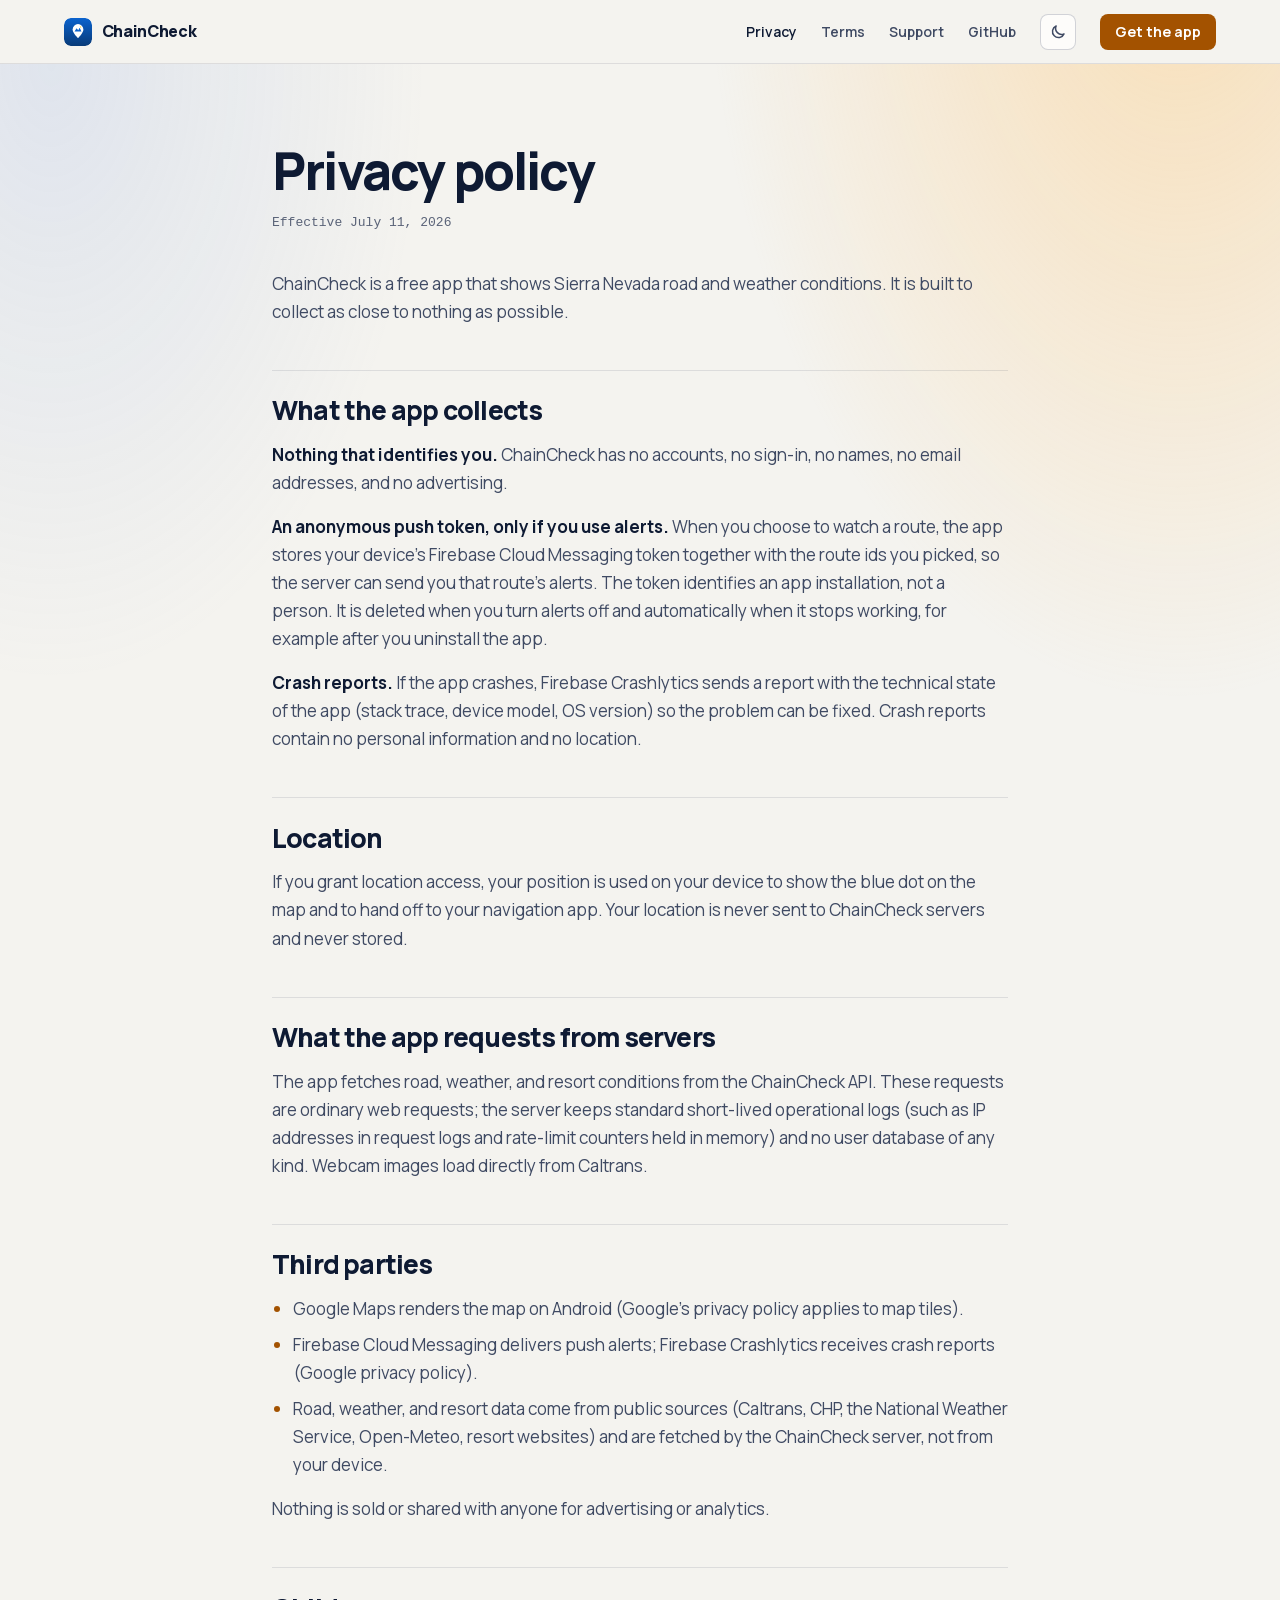
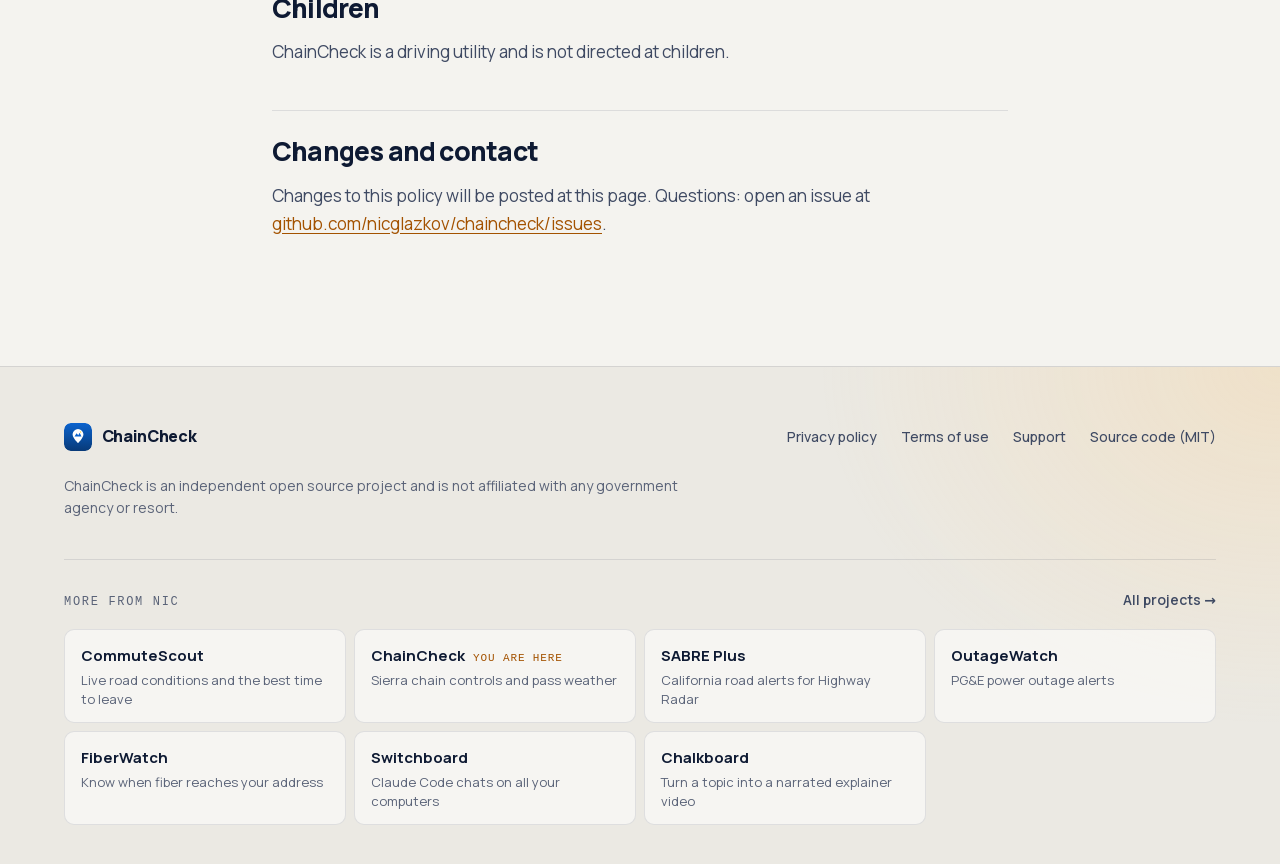
==== commit c0ee85f3: "Add Day Drive light theme by default, a sun/moon switch, and Open Graph tags Light is the default; t" ====
--- a/site/privacy.html
+++ b/site/privacy.html
@@ -5,9 +5,43 @@
 <meta name="viewport" content="width=device-width, initial-scale=1">
 <title>Privacy policy · ChainCheck</title>
 <meta name="description" content="ChainCheck privacy policy: no accounts, no tracking, location never leaves your phone.">
+<link rel="canonical" href="https://nicglazkov.github.io/chaincheck/privacy.html">
+<meta property="og:type" content="article">
+<meta property="og:site_name" content="ChainCheck">
+<meta property="og:url" content="https://nicglazkov.github.io/chaincheck/privacy.html">
+<meta property="og:title" content="Privacy policy · ChainCheck">
+<meta property="og:description" content="ChainCheck privacy policy: no accounts, no tracking, location never leaves your phone.">
+<meta property="og:image" content="https://nicglazkov.github.io/chaincheck/social-preview.png">
+<meta property="og:image:width" content="1280">
+<meta property="og:image:height" content="640">
+<meta property="og:image:alt" content="ChainCheck: live chain controls, closures, pass weather and resort snow for the Sierra passes to Lake Tahoe.">
+<meta name="twitter:card" content="summary_large_image">
+<meta name="twitter:title" content="Privacy policy · ChainCheck">
+<meta name="twitter:description" content="ChainCheck privacy policy: no accounts, no tracking, location never leaves your phone.">
+<meta name="twitter:image" content="https://nicglazkov.github.io/chaincheck/social-preview.png">
 <link rel="icon" href="logo.svg" type="image/svg+xml">
-<meta name="theme-color" content="#0a0d16">
-<meta name="color-scheme" content="dark">
+<meta name="theme-color" content="#f4f3ef">
+<script>
+/* Theme: Day Drive (light) for everyone; Night Drive only when the visitor
+   picks it with the sun/moon button. Runs before first paint, so no flash. */
+(function () {
+  var d = document.documentElement, key = "nd-theme";
+  function set(t, save) {
+    if (t === "dark") d.setAttribute("data-theme", "dark"); else d.removeAttribute("data-theme");
+    var m = document.querySelector('meta[name="theme-color"]');
+    if (!m) { m = document.createElement("meta"); m.name = "theme-color"; document.head.appendChild(m); }
+    m.setAttribute("content", t === "dark" ? "#0a0d16" : "#f4f3ef");
+    if (save) { try { localStorage.setItem(key, t); } catch (e) {} }
+  }
+  var saved = null;
+  try { saved = localStorage.getItem(key); } catch (e) {}
+  set(saved === "dark" ? "dark" : "light");
+  document.addEventListener("click", function (e) {
+    var b = e.target && e.target.closest && e.target.closest(".nd-theme");
+    if (b) set(d.getAttribute("data-theme") === "dark" ? "light" : "dark", true);
+  });
+})();
+</script>
 <link rel="preload" href="fonts/manrope-latin.woff2" as="font" type="font/woff2" crossorigin>
 <link rel="stylesheet" href="style.css">
 </head>
@@ -20,6 +54,7 @@
       <a class="nd-hide" href="terms.html">Terms</a>
       <a class="nd-hide" href="support.html">Support</a>
       <a class="nd-hide" href="https://github.com/nicglazkov/chaincheck">GitHub</a>
+      <button class="nd-theme" type="button" aria-label="Switch between light and dark theme" title="Light or dark theme"><svg class="nd-theme__moon" viewBox="0 0 24 24" aria-hidden="true"><path d="M20 14.5A8 8 0 0 1 9.5 4a8 8 0 1 0 10.5 10.5z"/></svg><svg class="nd-theme__sun" viewBox="0 0 24 24" aria-hidden="true"><circle cx="12" cy="12" r="4"/><path d="M12 2.5v2M12 19.5v2M4.6 4.6 6 6M18 18l1.4 1.4M2.5 12h2M19.5 12h2M4.6 19.4 6 18M18 6l1.4-1.4"/></svg></button>
       <a class="nd-btn nd-btn--sm" href="./#get">Get the app</a>
     </nav>
   </div>
--- a/site/style.css
+++ b/site/style.css
@@ -2,6 +2,12 @@
    Night Drive skin + shared site skeleton (nav, type scale, footer with the
    "More from Nic" strip). Shared by SABRE Plus, ChainCheck and Brake Bedding.
    Keep the skeleton block identical across sites; put page styles after it.
+
+   Two themes from one set of tokens:
+   - Day Drive (light) is the default for every visitor.
+   - Night Drive (dark) applies when <html data-theme="dark">. The inline
+     script in <head> sets it from the saved choice before first paint, and
+     the sun/moon button (.nd-theme) flips it and saves it.
 
    Manrope is self-hosted (latin subset, variable 400-800), SIL Open Font
    License 1.1, so the page makes no third-party font requests.
@@ -18,20 +24,39 @@
 }
 
 :root {
-  color-scheme: dark;
-  /* Night Drive */
-  --nd-bg: #0a0d16;          /* blue-black road at night */
-  --nd-bg-2: #0f1320;        /* raised panel */
-  --nd-bg-3: #151a2a;        /* panel hover / inset */
-  --nd-line: rgba(255, 255, 255, 0.08);
-  --nd-line-2: rgba(255, 255, 255, 0.14);
-  --nd-fg: #eef1f7;
-  --nd-mut: #aab3c5;
-  --nd-dim: #7f899c;
-  --nd-amber: #ffb35c;       /* headlight */
-  --nd-amber-ink: #1a1206;
-  --nd-amber-soft: rgba(255, 179, 92, 0.12);
-  --nd-blue: #3a5cff;        /* the cool sky glow, decorative only */
+  color-scheme: light;
+  /* Day Drive: sunlit concrete, navy ink, burnt amber */
+  --nd-bg: #f4f3ef;          /* sunlit concrete */
+  --nd-bg-2: #fbfaf8;        /* raised panel */
+  --nd-bg-3: #ebe9e3;        /* panel hover / inset */
+  --nd-line: rgba(14, 26, 51, 0.1);
+  --nd-line-2: rgba(14, 26, 51, 0.18);
+  --nd-fg: #0e1a33;          /* deep navy ink */
+  --nd-mut: #3f4a63;
+  --nd-dim: #5a6378;
+  --nd-amber: #a35200;       /* amber, darkened to pass AA as text and as a button */
+  --nd-amber-rgb: 163 82 0;
+  --nd-amber-ink: #ffffff;   /* text on an amber button */
+  --nd-amber-soft: rgba(163, 82, 0, 0.08);
+  --nd-ok: #0f6e44;
+  --nd-blue: #3a5cff;        /* decorative only */
+
+  /* Surfaces that change character between day and night */
+  --nd-nav-bg: rgba(244, 243, 239, 0.82);
+  --nd-ghost: rgba(255, 255, 255, 0.7);
+  --nd-ghost-hover: #ffffff;
+  --nd-ghost-line-hover: rgba(14, 26, 51, 0.3);
+  --nd-tile: rgba(255, 255, 255, 0.55);
+  --nd-btn-shadow: 0 10px 24px -14px rgba(163, 82, 0, 0.6);
+  --nd-btn-shadow-hover: 0 14px 30px -12px rgba(163, 82, 0, 0.6);
+  --nd-frame: #ffffff;       /* the bezel ring around app screenshots */
+  --nd-drop: 0 30px 60px -32px rgba(14, 26, 51, 0.35);
+  --nd-glow:                 /* low sun over the road, cool sky opposite */
+    radial-gradient(60% 70% at 92% -10%, rgba(255, 196, 110, 0.45), transparent 62%),
+    radial-gradient(45% 50% at 4% 0%, rgba(120, 156, 230, 0.16), transparent 65%);
+  --nd-streak: rgba(163, 82, 0, 0.07);
+  --nd-foot-bg:
+    radial-gradient(60% 120% at 100% 0%, rgba(255, 196, 110, 0.22), transparent 60%), #ebe9e3;
 
   /* Skeleton: type scale */
   --nd-sans: "Manrope", ui-sans-serif, system-ui, -apple-system, "Segoe UI", Roboto, sans-serif;
@@ -51,6 +76,40 @@
   --nd-gap: clamp(4.5rem, 10vw, 8rem);
   --nd-radius: 12px;
   --nd-ease: cubic-bezier(0.22, 1, 0.36, 1);
+}
+
+:root[data-theme="dark"] {
+  color-scheme: dark;
+  /* Night Drive */
+  --nd-bg: #0a0d16;          /* blue-black road at night */
+  --nd-bg-2: #0f1320;
+  --nd-bg-3: #151a2a;
+  --nd-line: rgba(255, 255, 255, 0.08);
+  --nd-line-2: rgba(255, 255, 255, 0.14);
+  --nd-fg: #eef1f7;
+  --nd-mut: #aab3c5;
+  --nd-dim: #7f899c;
+  --nd-amber: #ffb35c;       /* headlight */
+  --nd-amber-rgb: 255 179 92;
+  --nd-amber-ink: #1a1206;
+  --nd-amber-soft: rgba(255, 179, 92, 0.12);
+  --nd-ok: #7fd1a8;
+
+  --nd-nav-bg: rgba(10, 13, 22, 0.78);
+  --nd-ghost: rgba(255, 255, 255, 0.06);
+  --nd-ghost-hover: rgba(255, 255, 255, 0.1);
+  --nd-ghost-line-hover: rgba(255, 255, 255, 0.28);
+  --nd-tile: rgba(255, 255, 255, 0.02);
+  --nd-btn-shadow: 0 12px 32px -14px rgba(255, 179, 92, 0.65);
+  --nd-btn-shadow-hover: 0 16px 40px -12px rgba(255, 179, 92, 0.8);
+  --nd-frame: #0d1018;
+  --nd-drop: 0 40px 70px -30px rgba(0, 0, 0, 0.9);
+  --nd-glow:                 /* headlights low on the right, cool sky top left */
+    radial-gradient(70% 60% at 88% 105%, rgba(255, 154, 60, 0.30), transparent 60%),
+    radial-gradient(50% 45% at 8% -5%, rgba(58, 92, 255, 0.16), transparent 65%);
+  --nd-streak: rgba(255, 179, 92, 0.13);
+  --nd-foot-bg:
+    radial-gradient(60% 120% at 100% 100%, rgba(255, 154, 60, 0.08), transparent 60%), #080a12;
 }
 
 *, *::before, *::after { box-sizing: border-box; }
@@ -77,6 +136,9 @@
 
 .nd-wrap { width: min(100% - 2 * var(--nd-gutter), var(--nd-max)); margin-inline: auto; }
 
+/* Theme-specific images: <img class="nd-day"> and <img class="nd-night"> */
+:root[data-theme="dark"] .nd-day, :root:not([data-theme="dark"]) .nd-night { display: none !important; }
+
 h1, h2, h3 { margin: 0; color: var(--nd-fg); text-wrap: balance; }
 h1 { font-size: var(--nd-t-h1); line-height: 1.02; font-weight: 800; letter-spacing: -0.035em; }
 h2 { font-size: var(--nd-t-h2); line-height: 1.08; font-weight: 800; letter-spacing: -0.03em; }
@@ -102,15 +164,15 @@
   background: var(--nd-amber); color: var(--nd-amber-ink);
   font: 700 0.9375rem/1 var(--nd-sans); letter-spacing: -0.005em;
   text-decoration: none; white-space: nowrap;
-  box-shadow: 0 12px 32px -14px rgba(255, 179, 92, 0.65);
+  box-shadow: var(--nd-btn-shadow);
   transition: transform 0.25s var(--nd-ease), box-shadow 0.25s var(--nd-ease), background 0.2s, border-color 0.2s;
 }
-.nd-btn:hover { transform: translateY(-1px); box-shadow: 0 16px 40px -12px rgba(255, 179, 92, 0.8); }
+.nd-btn:hover { transform: translateY(-1px); box-shadow: var(--nd-btn-shadow-hover); }
 .nd-btn--ghost {
-  background: rgba(255, 255, 255, 0.06); color: var(--nd-fg);
+  background: var(--nd-ghost); color: var(--nd-fg);
   border-color: var(--nd-line-2); box-shadow: none;
 }
-.nd-btn--ghost:hover { background: rgba(255, 255, 255, 0.1); border-color: rgba(255, 255, 255, 0.28); box-shadow: none; }
+.nd-btn--ghost:hover { background: var(--nd-ghost-hover); border-color: var(--nd-ghost-line-hover); box-shadow: none; }
 .nd-btn--sm { min-height: 36px; padding: 0 0.9rem; font-size: 0.875rem; border-radius: 8px; box-shadow: none; }
 .nd-btn svg { width: 18px; height: 18px; flex: none; }
 .nd-actions { display: flex; flex-wrap: wrap; gap: 0.75rem; }
@@ -120,7 +182,7 @@
 .nd-nav {
   position: sticky; top: 0; z-index: 50;
   height: var(--nd-nav-h);
-  background: rgba(10, 13, 22, 0.78);
+  background: var(--nd-nav-bg);
   -webkit-backdrop-filter: saturate(140%) blur(14px);
   backdrop-filter: saturate(140%) blur(14px);
   border-bottom: 1px solid var(--nd-line);
@@ -138,26 +200,43 @@
   text-decoration: none; transition: color 0.2s;
 }
 .nd-links a:not(.nd-btn):hover, .nd-links a[aria-current="page"] { color: var(--nd-fg); }
-@media (max-width: 40rem) { .nd-links .nd-hide { display: none; } .nd-links { gap: 1rem; } }
+@media (max-width: 40rem) { .nd-links .nd-hide { display: none; } .nd-links { gap: 0.75rem; } }
+
+/* Sun/moon theme switch. Shows the moon by day (tap for night) and the sun
+   by night (tap for day). The label is fixed text, so markup never changes. */
+.nd-theme {
+  position: relative; display: inline-grid; place-items: center; flex: none;
+  width: 36px; height: 36px; padding: 0; margin: 0;
+  border: 1px solid var(--nd-line-2); border-radius: 8px;
+  background: var(--nd-ghost); color: var(--nd-mut); cursor: pointer;
+  transition: color 0.2s, background 0.2s, border-color 0.2s;
+}
+.nd-theme:hover { color: var(--nd-fg); background: var(--nd-ghost-hover); border-color: var(--nd-ghost-line-hover); }
+.nd-theme svg {
+  grid-area: 1 / 1; width: 18px; height: 18px;
+  fill: none; stroke: currentColor; stroke-width: 2; stroke-linecap: round; stroke-linejoin: round;
+  transition: opacity 0.3s var(--nd-ease), transform 0.45s var(--nd-ease);
+}
+.nd-theme .nd-theme__sun { opacity: 0; transform: rotate(-90deg) scale(0.6); }
+:root[data-theme="dark"] .nd-theme .nd-theme__sun { opacity: 1; transform: none; }
+:root[data-theme="dark"] .nd-theme .nd-theme__moon { opacity: 0; transform: rotate(90deg) scale(0.6); }
 
 /* ---- Section rhythm ----------------------------------------------------- */
 .nd-section { padding-block: var(--nd-gap); border-top: 1px solid var(--nd-line); }
 .nd-section__head { max-width: 40rem; margin-bottom: clamp(2rem, 5vw, 3.25rem); }
 .nd-section__head > p:not(.nd-eyebrow) { color: var(--nd-mut); margin-top: 1rem; max-width: 60ch; }
 
-/* The headlight glow and lane streak behind every hero. */
+/* Behind every hero: a low sun by day, headlights by night, and lane streaks. */
 .nd-hero { position: relative; isolation: isolate; overflow: hidden; }
 .nd-hero::before {
   content: ""; position: absolute; inset: 0; z-index: -2; pointer-events: none;
-  background:
-    radial-gradient(70% 60% at 88% 105%, rgba(255, 154, 60, 0.30), transparent 60%),
-    radial-gradient(50% 45% at 8% -5%, rgba(58, 92, 255, 0.16), transparent 65%);
+  background: var(--nd-glow);
   -webkit-mask: linear-gradient(#000 55%, transparent);
   mask: linear-gradient(#000 55%, transparent);
 }
 .nd-streak {
   position: absolute; left: 0; right: 0; bottom: 0; height: 120px; z-index: -1; pointer-events: none;
-  background: repeating-linear-gradient(100deg, transparent 0 46px, rgba(255, 179, 92, 0.13) 46px 48px);
+  background: repeating-linear-gradient(100deg, transparent 0 46px, var(--nd-streak) 46px 48px);
   -webkit-mask: linear-gradient(transparent, #000 55%, transparent);
   mask: linear-gradient(transparent, #000 55%, transparent);
 }
@@ -167,7 +246,7 @@
   position: relative; overflow: hidden;
   border-top: 1px solid var(--nd-line);
   padding: 3.5rem 0 2.5rem;
-  background: radial-gradient(60% 120% at 100% 100%, rgba(255, 154, 60, 0.08), transparent 60%), #080a12;
+  background: var(--nd-foot-bg);
   font-size: var(--nd-t-small); color: var(--nd-mut);
 }
 .nd-foot__top { display: flex; flex-wrap: wrap; align-items: center; justify-content: space-between; gap: 1.25rem 2rem; }
@@ -183,11 +262,11 @@
 .nd-more__all:hover { color: var(--nd-amber); }
 .nd-more ul {
   list-style: none; margin: 0; padding: 0;
-  display: grid; grid-template-columns: repeat(auto-fill, minmax(12.5rem, 1fr)); gap: 0.5rem;
+  display: grid; grid-template-columns: repeat(auto-fill, minmax(min(10rem, 100%), 1fr)); gap: 0.5rem;
 }
 .nd-more a.nd-more__item {
   display: block; height: 100%; padding: 0.85rem 1rem; text-decoration: none;
-  background: rgba(255, 255, 255, 0.02); border: 1px solid var(--nd-line); border-radius: 10px;
+  background: var(--nd-tile); border: 1px solid var(--nd-line); border-radius: 10px;
   transition: background 0.2s, border-color 0.2s;
 }
 .nd-more a.nd-more__item:hover { background: var(--nd-bg-3); border-color: var(--nd-line-2); }
@@ -208,7 +287,8 @@
 /* ==========================================================================
    ChainCheck page styles
    ========================================================================== */
-:root { --r0: #4ade80; --r1: #ffb35c; --r2: #ff8a3d; --r3: #ff5a5a; }
+:root { --r0: #0f6e44; --r1: #8a5a00; --r2: #b8400c; --r3: #b3261e; }
+:root[data-theme="dark"] { --r0: #4ade80; --r1: #ffb35c; --r2: #ff8a3d; --r3: #ff5a5a; }
 
 .hero { padding: clamp(3rem, 8vw, 6rem) 0 clamp(4rem, 9vw, 6.5rem); }
 .hero__grid { display: grid; grid-template-columns: minmax(0, 1.1fr) minmax(0, 0.9fr); gap: clamp(2.5rem, 6vw, 5rem); align-items: center; }
@@ -225,8 +305,8 @@
 .phones { position: relative; height: clamp(30rem, 48vw, 37rem); }
 .phone {
   position: absolute; width: clamp(14rem, 21vw, 17rem); border-radius: 30px; overflow: hidden;
-  border: 1px solid var(--nd-line-2); background: #0d1018;
-  box-shadow: 0 0 0 7px #0d1018, 0 0 0 8px #262b36, 0 50px 90px -30px rgba(0, 0, 0, 0.95);
+  border: 1px solid var(--nd-line-2); background: var(--nd-frame);
+  box-shadow: 0 0 0 7px var(--nd-frame), 0 0 0 8px var(--nd-line-2), var(--nd-drop);
 }
 .phone img { width: 100%; }
 .phone--front { right: 34%; top: 0; z-index: 2; }
@@ -247,8 +327,8 @@
 
 /* The safety notice: deliberately the loudest block on the page */
 .callout {
-  position: relative; border: 1px solid rgba(255, 179, 92, 0.4); border-radius: var(--nd-radius);
-  background: linear-gradient(100deg, rgba(255, 179, 92, 0.12), rgba(255, 179, 92, 0.03) 70%);
+  position: relative; border: 1px solid rgb(var(--nd-amber-rgb) / 0.4); border-radius: var(--nd-radius);
+  background: linear-gradient(100deg, rgb(var(--nd-amber-rgb) / 0.12), rgb(var(--nd-amber-rgb) / 0.03) 70%);
   padding: 1.35rem 1.5rem 1.35rem 3.6rem; color: var(--nd-mut); line-height: 1.6;
 }
 .callout::before {
@@ -260,7 +340,7 @@
 
 .split { display: grid; grid-template-columns: minmax(0, 0.8fr) minmax(0, 1.2fr); gap: clamp(2rem, 6vw, 5rem); align-items: start; }
 .split p { color: var(--nd-mut); }
-.split a { color: var(--nd-fg); text-decoration-color: rgba(255, 179, 92, 0.6); text-underline-offset: 3px; }
+.split a { color: var(--nd-fg); text-decoration-color: rgb(var(--nd-amber-rgb) / 0.6); text-underline-offset: 3px; }
 .split a:hover { color: var(--nd-amber); }
 @media (max-width: 56rem) { .split { grid-template-columns: 1fr; } }
 
